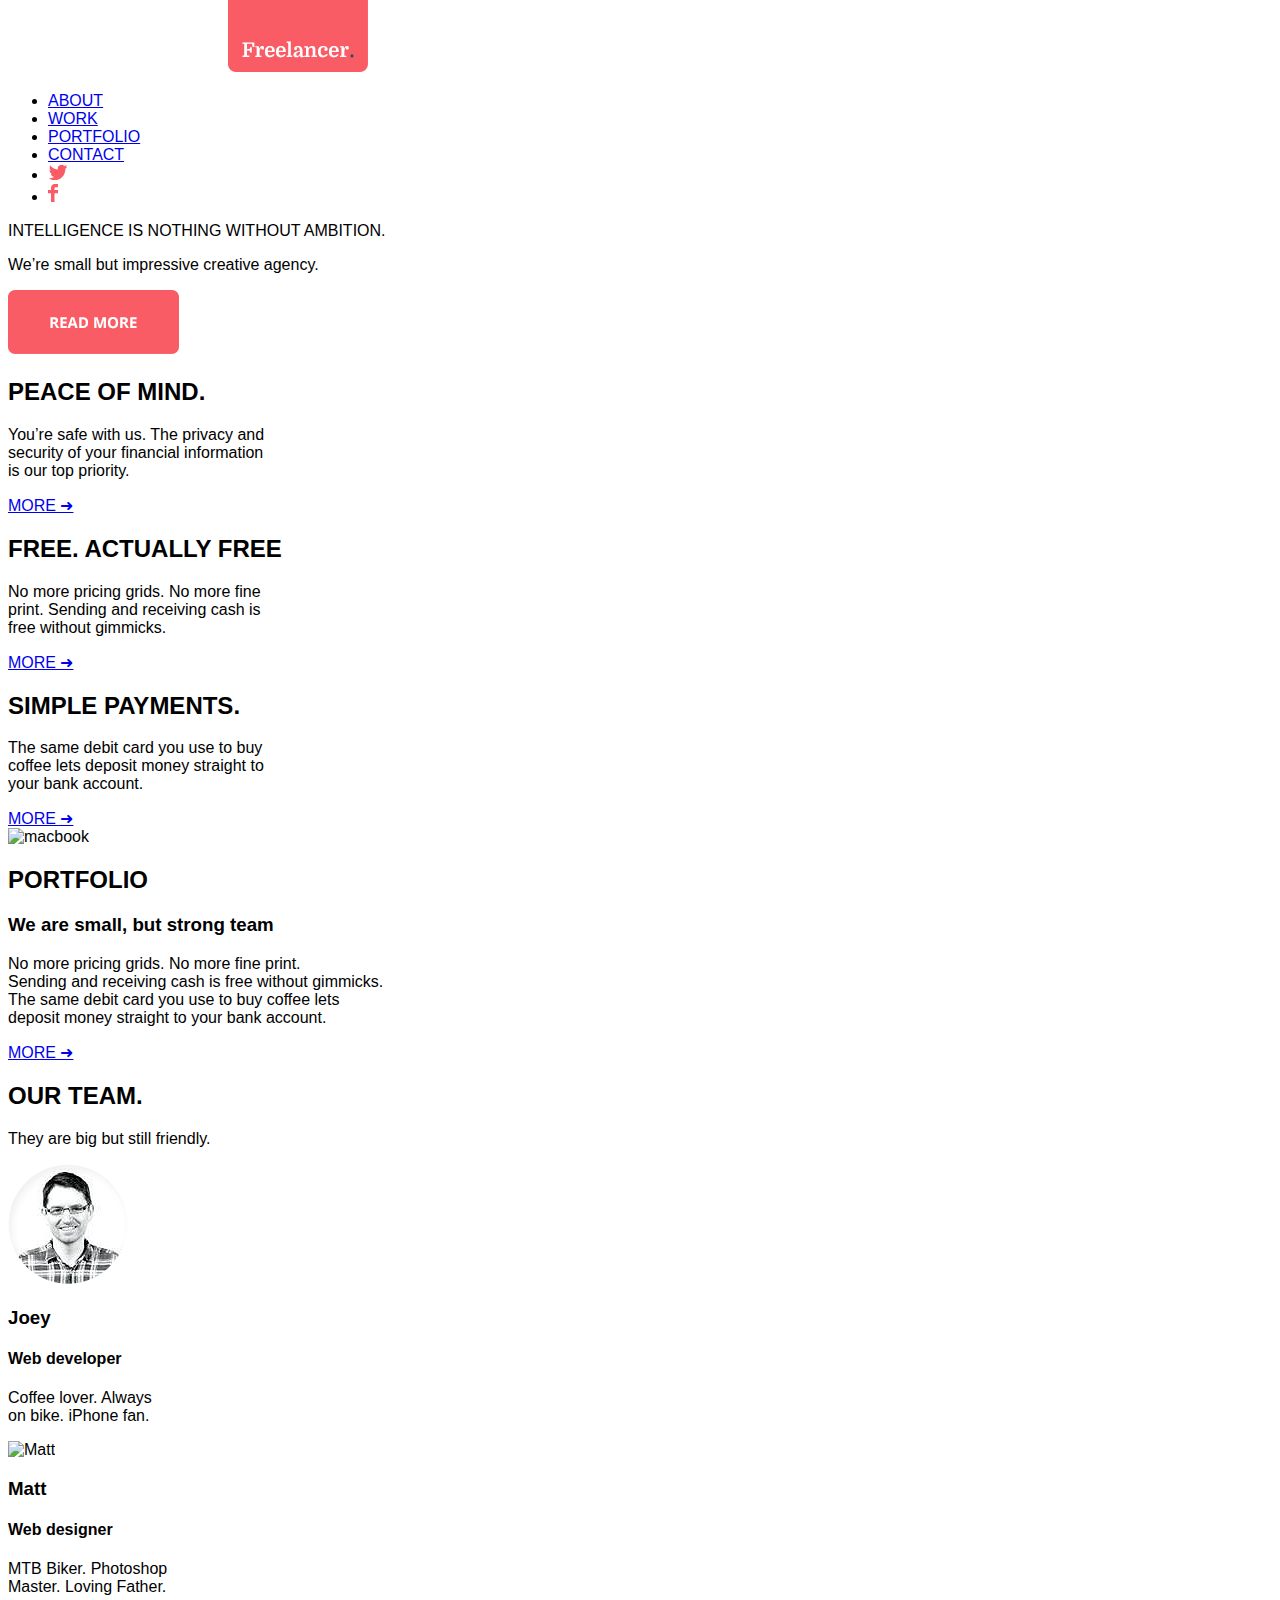
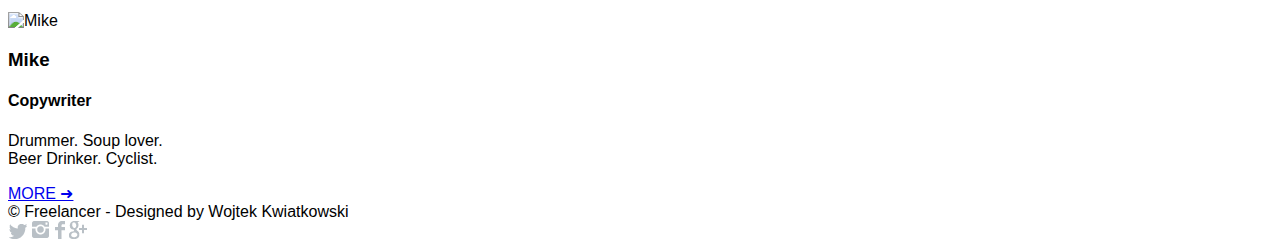
==== Boroda project/index.html @ 552740ea "Закончила разметку" ====
<!DOCTYPE html>
<html lang="ru">

  <head>
    <meta charset="utf-8">
    <title>Freelancer</title>
    <meta name="keywords" content="фрилансер, freelancer, верстальщик, веб разработчик">
    <meta name="description" content="Freelancer — это качественные сайты по хорошим ценам">
    <link href="css/style.css" rel="stylesheet">
  </head>

  <body>
    <header class="main-header"
      <div class="container">

        <div class="header-top">
          <div class="logo">
          	<img src="img/logo.png" alt="Freelancer">
          </div>
          <nav class="main-menu">
            <ul>
              <li><a href="#">ABOUT</a></li>
              <li><a href="#">WORK</a></li>
              <li><a href="#">PORTFOLIO</a></li>
              <li><a href="#">CONTACT</a></li>
              <li><a href="#"><img src="img/twitter-red.png" alt="twitter"></a></li>
              <li><a href="#"><img src="img/facebook-red.png" alt="facebook"></a></li>
          	</ul>
           </nav>
        </div>

        <div class="promo">
          <div class="promo-title">INTELLIGENCE IS NOTHING WITHOUT AMBITION.</div>
          <p>We’re small but impressive creative agency.</p>
          <a href="#"><img src="img/button.png" alt="Read more"></a>
        </div>

      </div>
    </header>
     
    <section class="features">
      <div class="container">

        <div class="features-item">
          <h2 class="features-title">PEACE  OF MIND.</h2>
          <p>You’re safe with us. The privacy and<br> security of your financial information<br> is our top priority.</p>
          <a class="more" href="#">MORE ➜</a>
        </div>

        <div class="features-item"> 
          <h2 class="features-title">FREE.
ACTUALLY FREE</h2>
          <p>No more pricing grids. No more fine<br> print. Sending and receiving cash is<br> free without gimmicks.</p>
          <a class="more" href="#">MORE ➜</a>
        </div>

        <div class="features-item">
          <h2 class="features-title">SIMPLE PAYMENTS.</h2>
          <p>The same debit card you use to buy<br> coffee lets deposit money straight to<br> your bank account.</p>
          <a class="more" href="#">MORE ➜</a>
        </div>

      </div>
    </section>

    <section class="portfolio">
      <div class="container">
        <div class="portfolio-pic">
    	 <img src="img/macbook.png" alt="macbook">
    	</div>
    	<h2 class="portfolio-title">PORTFOLIO</h2>
    	<h3 class="potfolio-title-slogan">We are small, but strong team</h3>
    	<p>No more pricing grids. No more fine print.<br>Sending and receiving cash is free without gimmicks.<br> The same debit card you use to buy coffee lets<br> deposit money straight to your bank account.</p>
    	<a class="more" href="#">MORE ➜</a>
      </div>
    </section>

    <section class="team">
      <div class="container">

        <h2 class="team-title">OUR TEAM.</h2>
        <p>They are big but still friendly.</p>

          <div class="team-item">
            <img src="img/Joey.png" alt="Joey">
            <h3 class="team-title-name">Joey</h3>
            <h4 class="team-title-profession">Web developer</h4>
            <p>Coffee lover.  Always<br> on bike. iPhone fan.</p>
          </div>

          <div class="team-item">
        	<img src="img/Matt.png" alt="Matt">
        	<h3 class="team-title-name">Matt</h3>
        	<h4 class="team-title-profession">Web designer</h4>
        	<p>MTB Biker. Photoshop<br> Master. Loving Father.</p>
          </div>

          <div class="team-item">
        	<img src="img/Mike.png" alt="Mike">
        	<h3 class="team-title-name">Mike</h3>
        	<h4 class="team-title-profession">Copywriter</h4>
        	<p>Drummer. Soup lover.<br> Beer Drinker. Cyclist.</p>
          </div>

          <a class="more" href="#">MORE ➜</a>

      </div>	
    </section>

    <footer class="main-footer">
      <div class="container">
        <div class="copyright">© Freelancer - Designed by Wojtek Kwiatkowski</div>
        <div class="footer-social">
          <a href="#"><img src="img/twitter.png" alt="twitter"></a>
          <a href="#"><img src="img/instagram.png" alt="instagram"></a>
          <a href="#"><img src="img/facebook.png" alt="facebook"></a>
          <a href="#"><img src="img/google+.png" alt="google+"></a>
        </div>
      </div>	
    </footer>

  </body>
</html>
---- Boroda project/css/style.css ----
body {

	font-family: 'Montserrat', sans-serif;
}
.logo {

	margin-top: -10px; 
	margin-left: 220px;

}
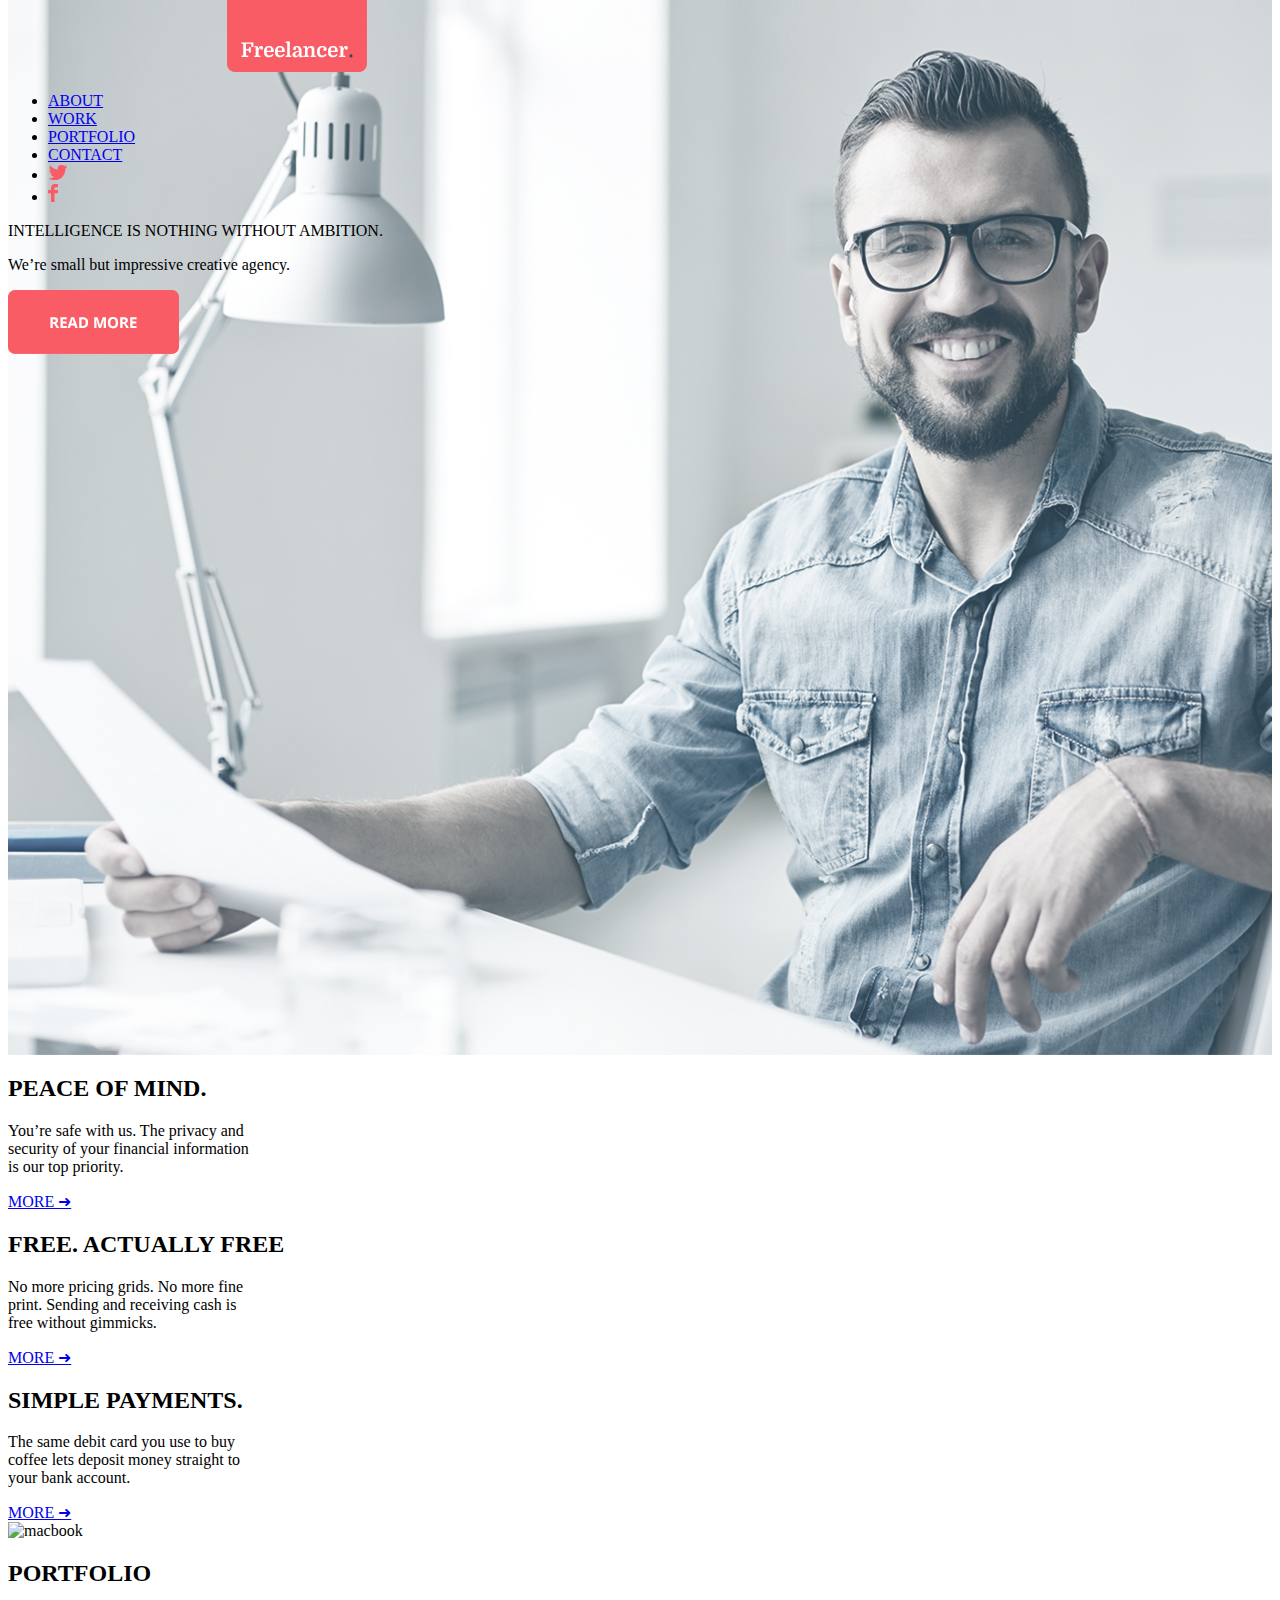
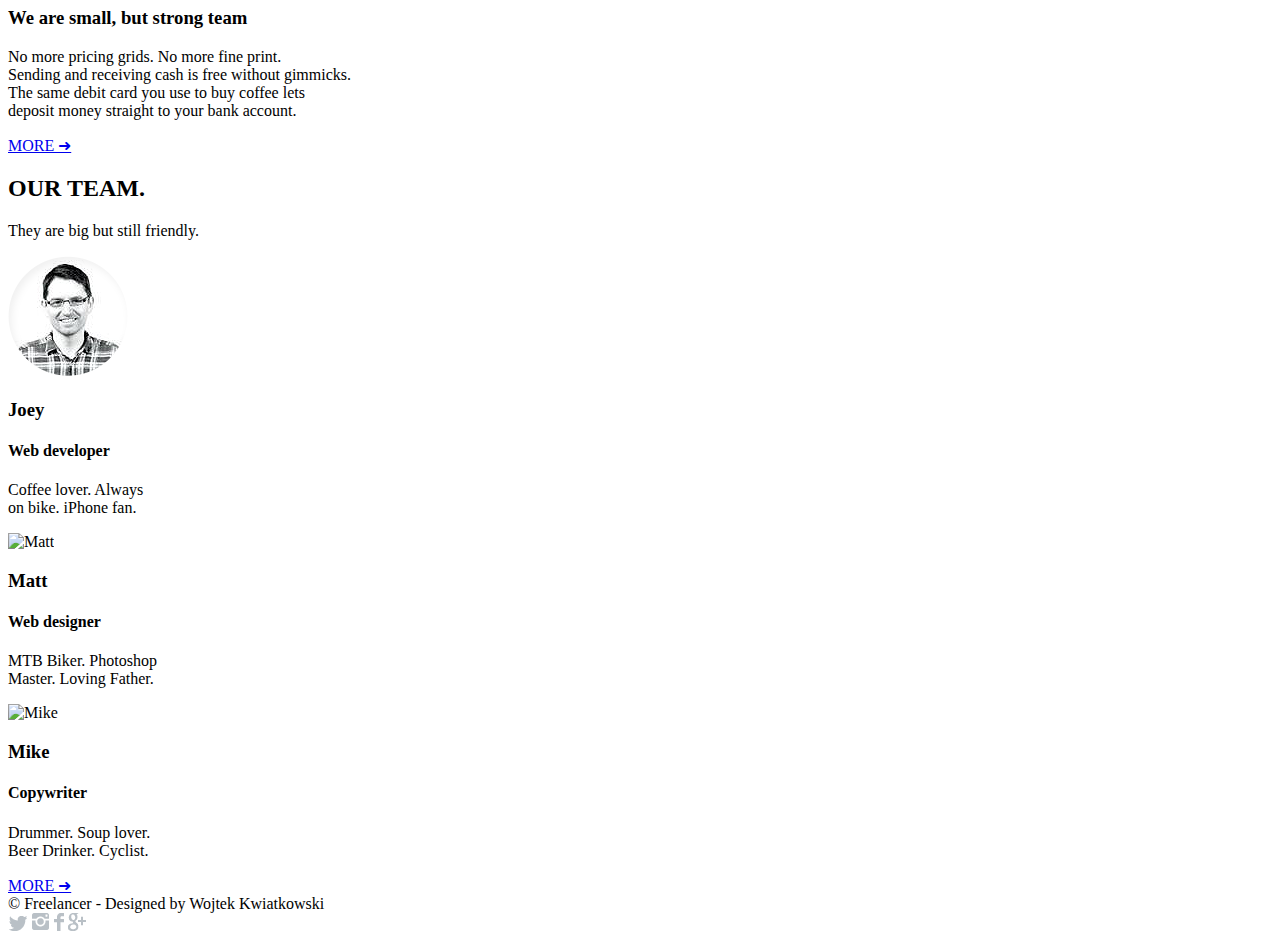
==== commit 7f38726a: "background" ====
--- a/Boroda project/index.html
+++ b/Boroda project/index.html
@@ -7,10 +7,17 @@
     <meta name="keywords" content="фрилансер, freelancer, верстальщик, веб разработчик">
     <meta name="description" content="Freelancer — это качественные сайты по хорошим ценам">
     <link href="css/style.css" rel="stylesheet">
+    <style>
+    	header {
+    		background: url(img/hero.jpg);
+    
+	        width: 100%;
+    	}
+    </style>
   </head>
 
   <body>
-    <header class="main-header"
+    <header class="main-header">
       <div class="container">
 
         <div class="header-top">
@@ -43,20 +50,19 @@
 
         <div class="features-item">
           <h2 class="features-title">PEACE  OF MIND.</h2>
-          <p>You’re safe with us. The privacy and<br> security of your financial information<br> is our top priority.</p>
+          <p>You’re safe with us. The privacy and<br/> security of your financial information<br/> is our top priority.</p>
           <a class="more" href="#">MORE ➜</a>
         </div>
 
         <div class="features-item"> 
-          <h2 class="features-title">FREE.
-ACTUALLY FREE</h2>
-          <p>No more pricing grids. No more fine<br> print. Sending and receiving cash is<br> free without gimmicks.</p>
+          <h2 class="features-title">FREE. ACTUALLY FREE</h2>
+          <p>No more pricing grids. No more fine<br/> print. Sending and receiving cash is<br/> free without gimmicks.</p>
           <a class="more" href="#">MORE ➜</a>
         </div>
 
         <div class="features-item">
           <h2 class="features-title">SIMPLE PAYMENTS.</h2>
-          <p>The same debit card you use to buy<br> coffee lets deposit money straight to<br> your bank account.</p>
+          <p>The same debit card you use to buy<br/> coffee lets deposit money straight to<br/> your bank account.</p>
           <a class="more" href="#">MORE ➜</a>
         </div>
 
@@ -70,7 +76,7 @@
     	</div>
     	<h2 class="portfolio-title">PORTFOLIO</h2>
     	<h3 class="potfolio-title-slogan">We are small, but strong team</h3>
-    	<p>No more pricing grids. No more fine print.<br>Sending and receiving cash is free without gimmicks.<br> The same debit card you use to buy coffee lets<br> deposit money straight to your bank account.</p>
+    	<p>No more pricing grids. No more fine print.<br/>Sending and receiving cash is free without gimmicks.<br/> The same debit card you use to buy coffee lets<br/> deposit money straight to your bank account.</p>
     	<a class="more" href="#">MORE ➜</a>
       </div>
     </section>
@@ -85,21 +91,21 @@
             <img src="img/Joey.png" alt="Joey">
             <h3 class="team-title-name">Joey</h3>
             <h4 class="team-title-profession">Web developer</h4>
-            <p>Coffee lover.  Always<br> on bike. iPhone fan.</p>
+            <p>Coffee lover.  Always<br/> on bike. iPhone fan.</p>
           </div>
 
           <div class="team-item">
         	<img src="img/Matt.png" alt="Matt">
         	<h3 class="team-title-name">Matt</h3>
         	<h4 class="team-title-profession">Web designer</h4>
-        	<p>MTB Biker. Photoshop<br> Master. Loving Father.</p>
+        	<p>MTB Biker. Photoshop<br/> Master. Loving Father.</p>
           </div>
 
           <div class="team-item">
         	<img src="img/Mike.png" alt="Mike">
         	<h3 class="team-title-name">Mike</h3>
         	<h4 class="team-title-profession">Copywriter</h4>
-        	<p>Drummer. Soup lover.<br> Beer Drinker. Cyclist.</p>
+        	<p>Drummer. Soup lover.<br/> Beer Drinker. Cyclist.</p>
           </div>
 
           <a class="more" href="#">MORE ➜</a>
--- a/Boroda project/css/style.css
+++ b/Boroda project/css/style.css
@@ -1,10 +1,21 @@
-body {
+ {
 
 	font-family: 'Montserrat', sans-serif;
 }
+
+header {
+	background: url("img/hero.jpg");
+	height: 1057px;
+	left: 10px;
+} 
+
 .logo {
 
 	margin-top: -10px; 
-	margin-left: 220px;
+	margin-left: 219px;
 
 }
+
+
+
+
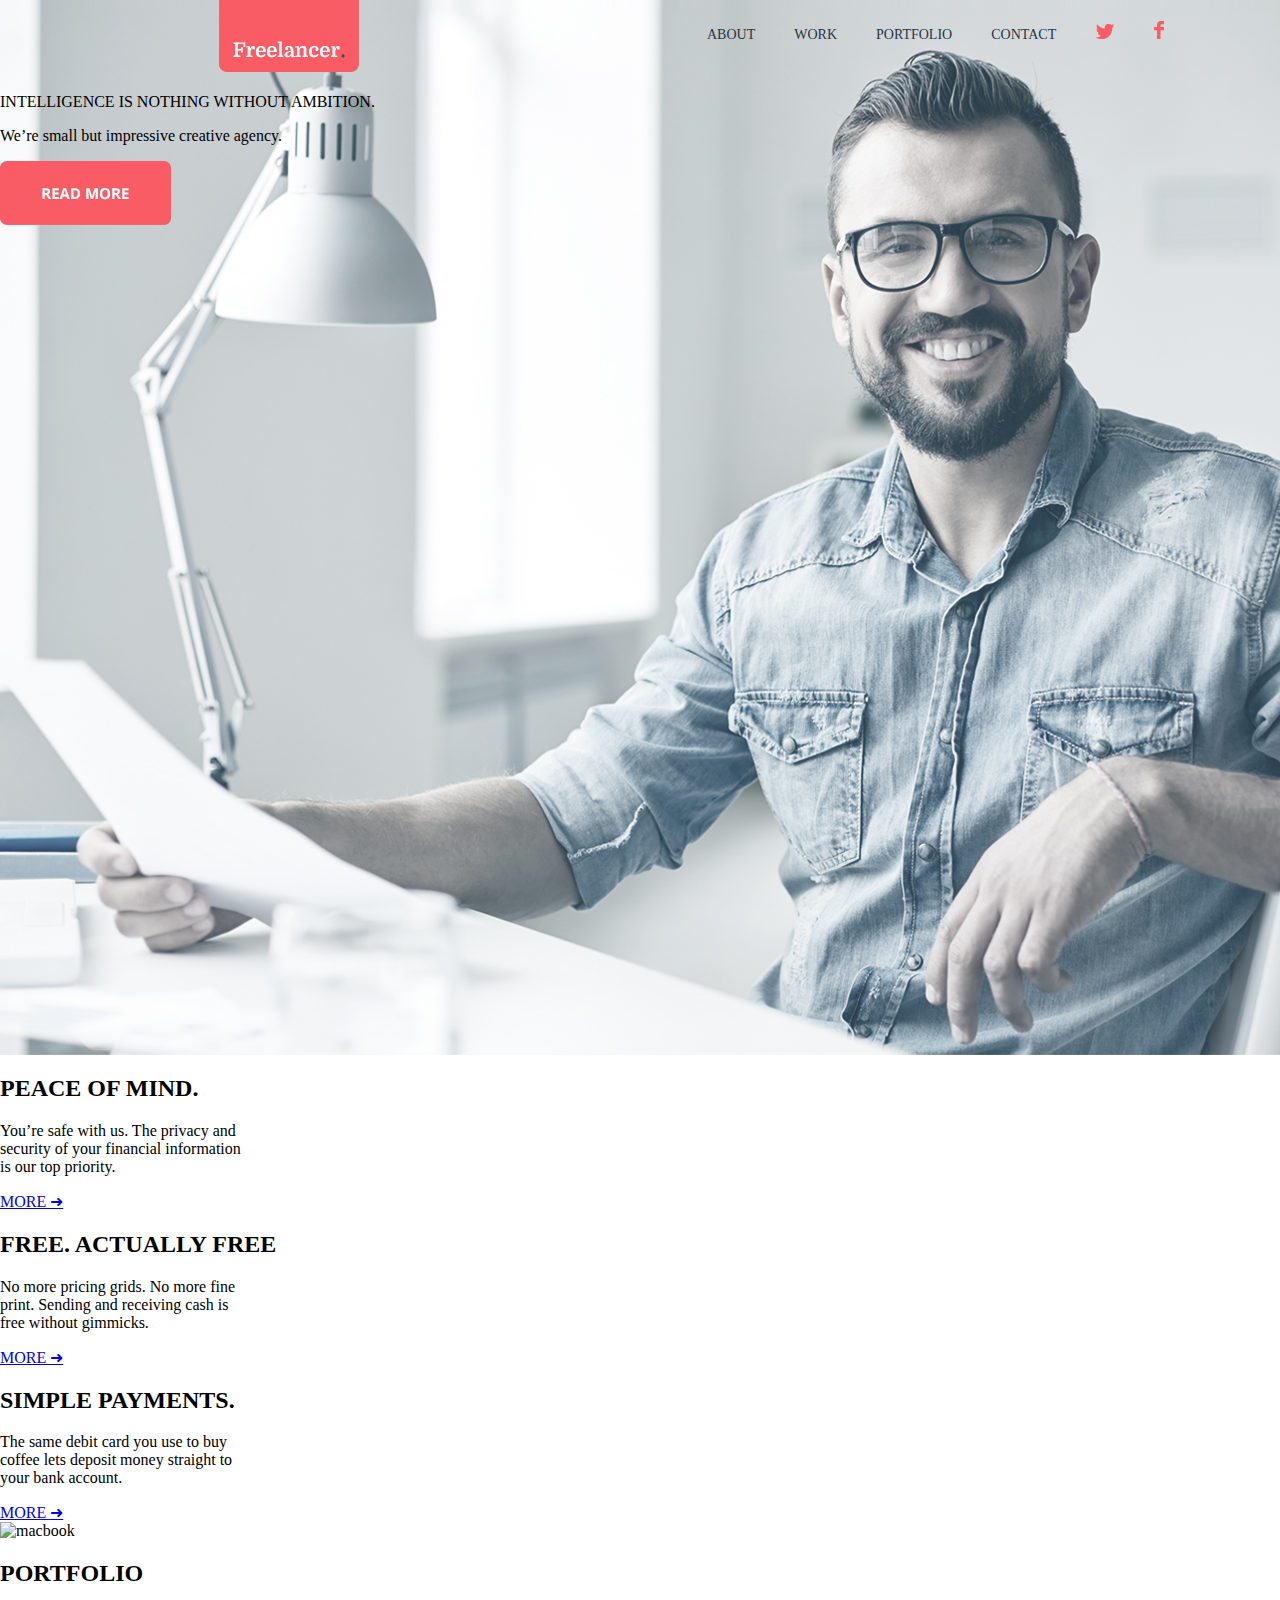
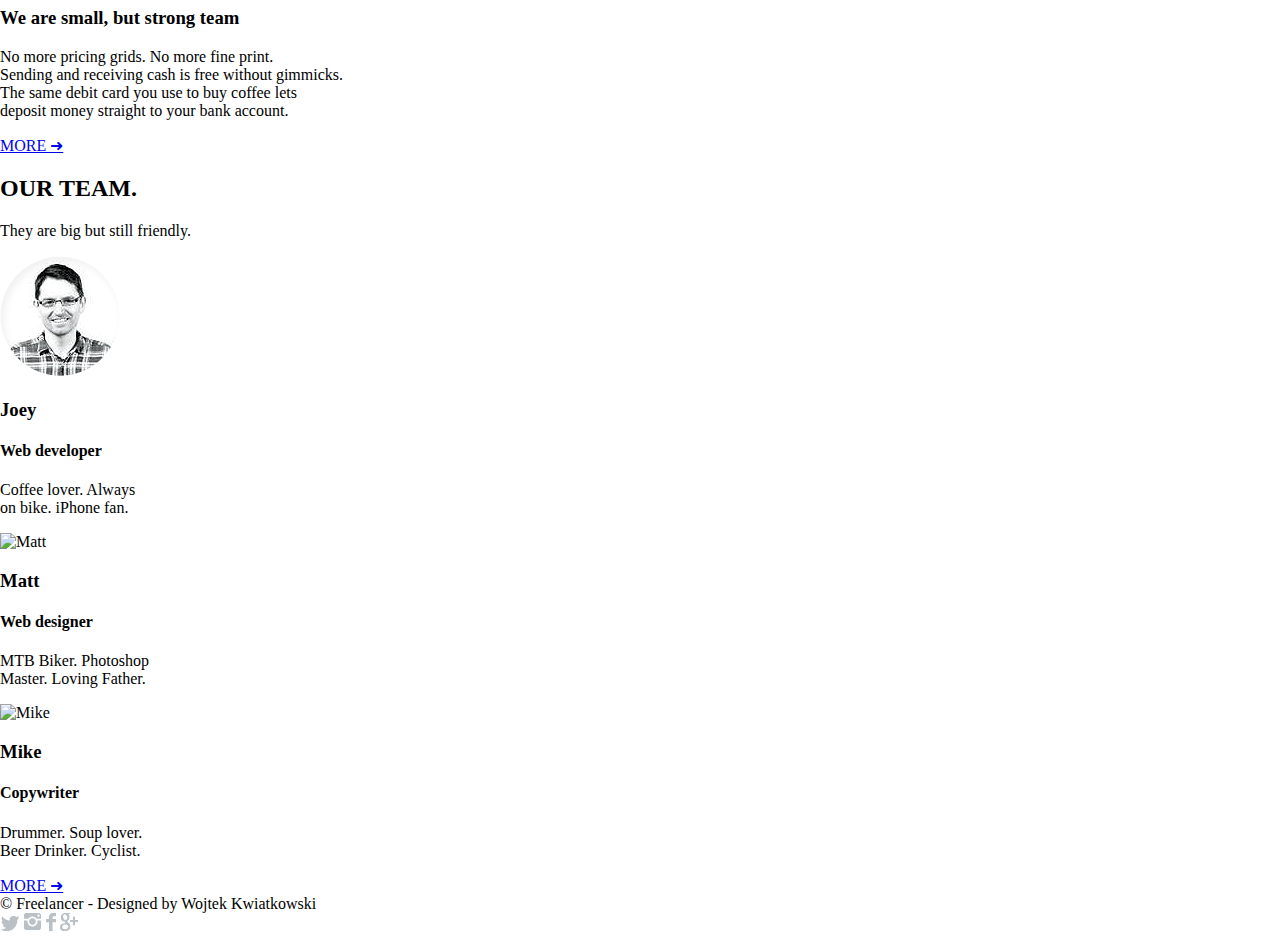
==== commit 5c3d8b9a: "Menu" ====
--- a/Boroda project/index.html
+++ b/Boroda project/index.html
@@ -7,30 +7,24 @@
     <meta name="keywords" content="фрилансер, freelancer, верстальщик, веб разработчик">
     <meta name="description" content="Freelancer — это качественные сайты по хорошим ценам">
     <link href="css/style.css" rel="stylesheet">
-    <style>
-    	header {
-    		background: url(img/hero.jpg);
     
-	        width: 100%;
-    	}
-    </style>
-  </head>
-
   <body>
     <header class="main-header">
       <div class="container">
 
         <div class="header-top">
+
           <div class="logo">
           	<img src="img/logo.png" alt="Freelancer">
           </div>
+
           <nav class="main-menu">
             <ul>
               <li><a href="#">ABOUT</a></li>
               <li><a href="#">WORK</a></li>
               <li><a href="#">PORTFOLIO</a></li>
               <li><a href="#">CONTACT</a></li>
-              <li><a href="#"><img src="img/twitter-red.png" alt="twitter"></a></li>
+              <li class="main-menu-social"><a href="#"><img src="img/twitter-red.png" alt="twitter"></a></li>
               <li><a href="#"><img src="img/facebook-red.png" alt="facebook"></a></li>
           	</ul>
            </nav>
--- a/Boroda project/css/style.css
+++ b/Boroda project/css/style.css
@@ -1,12 +1,17 @@
- {
 
-	font-family: 'Montserrat', sans-serif;
-}
+body {
+
+	margin-right: 0px;
+	margin-left: 0px;
+
+} 
 
 header {
-	background: url("img/hero.jpg");
+
+	background: url("..//img/hero.jpg");
 	height: 1057px;
 	left: 10px;
+
 } 
 
 .logo {
@@ -16,6 +21,50 @@
 
 }
 
+nav {
+
+  display: block;
+  margin-top: -100px;
+  margin-left: 667px;
+
+
+}
+
+.main-menu li {
+
+	display: inline;
+	margin-right: 35px; 
+	font-family: Montserrat;
+	font-size: 14px;
+	font-weight: regular;
+	line-height: 85px;
+
+}
+
+.main-menu-tw li {
+
+	margin-right: 20px; /*не работает? что не так?.. */
+	   
+}
+
+nav a {
+
+  text-decoration: none; 
+  color: rgb(38,55,66);
+
+ }
+
+
+ a:hover {
+
+    color: rgb(240,69,76);
+    
+   }
 
 
 
+	
+
+
+
+
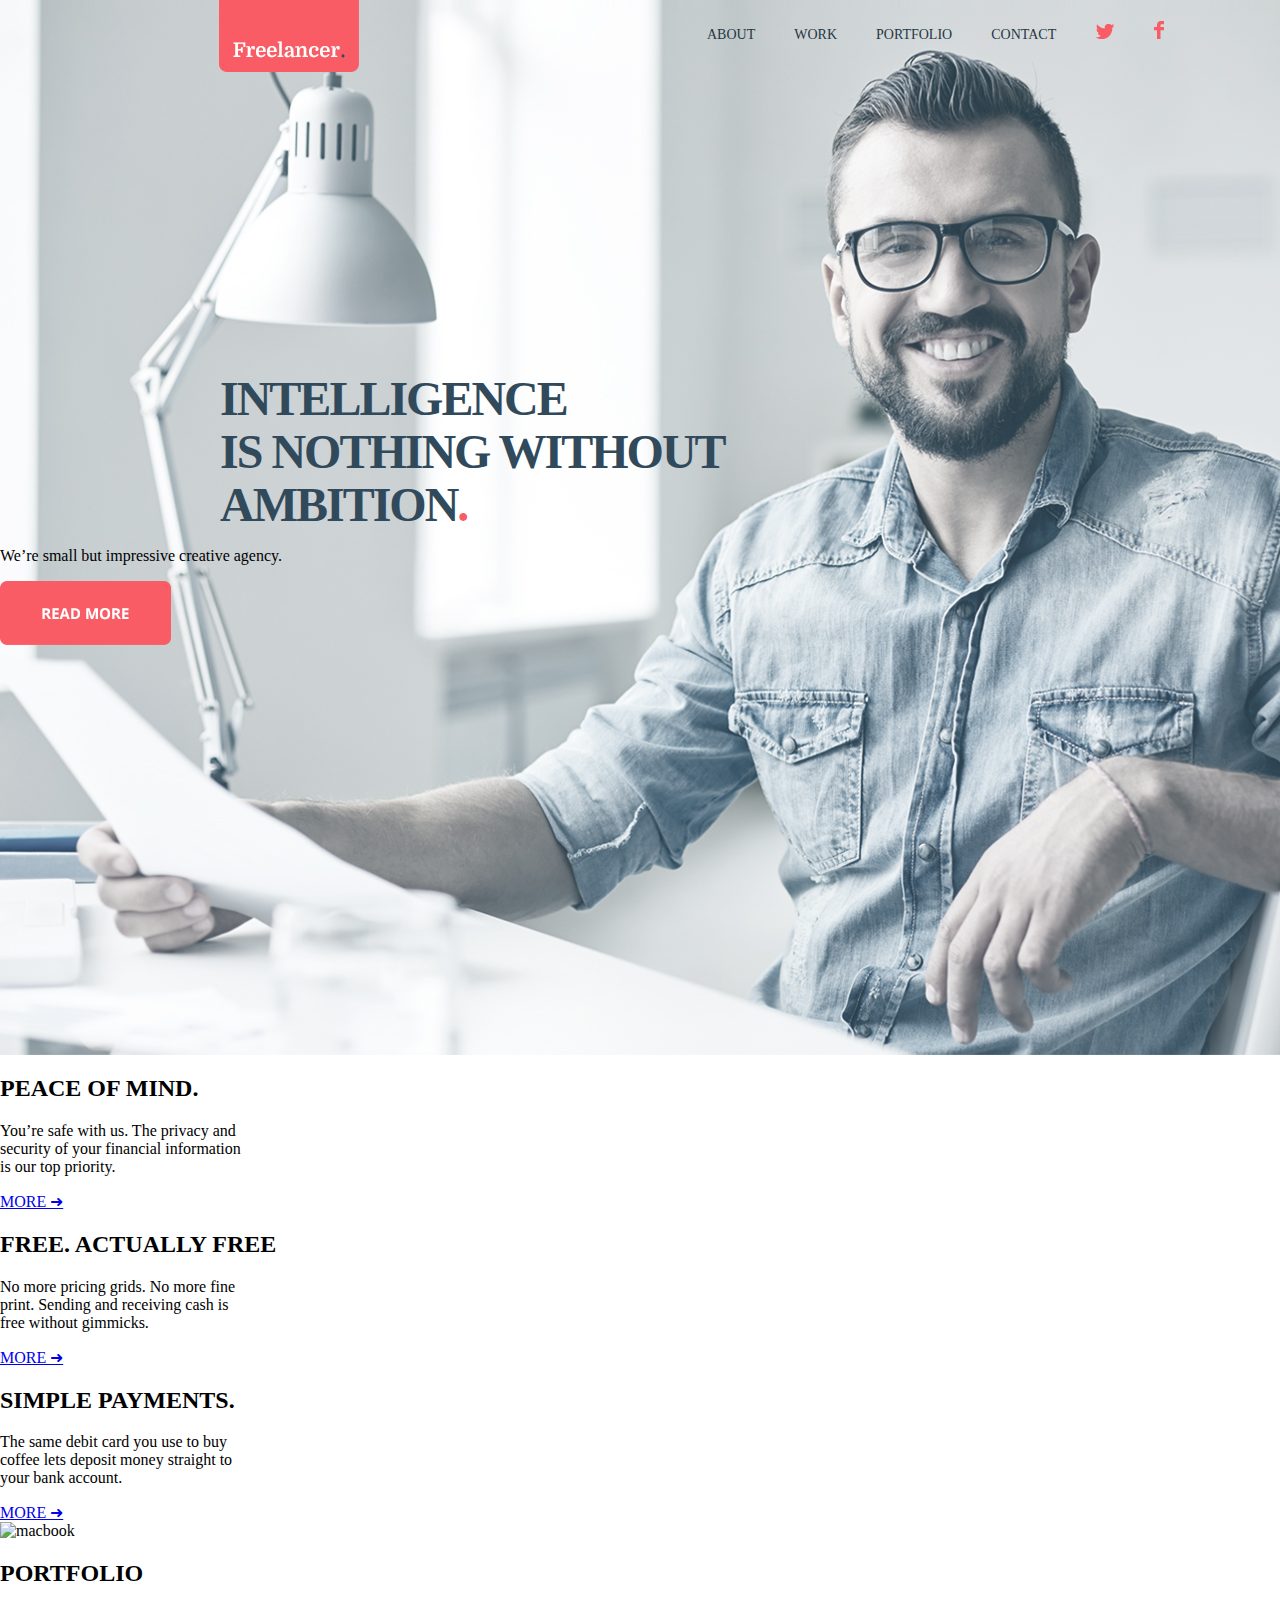
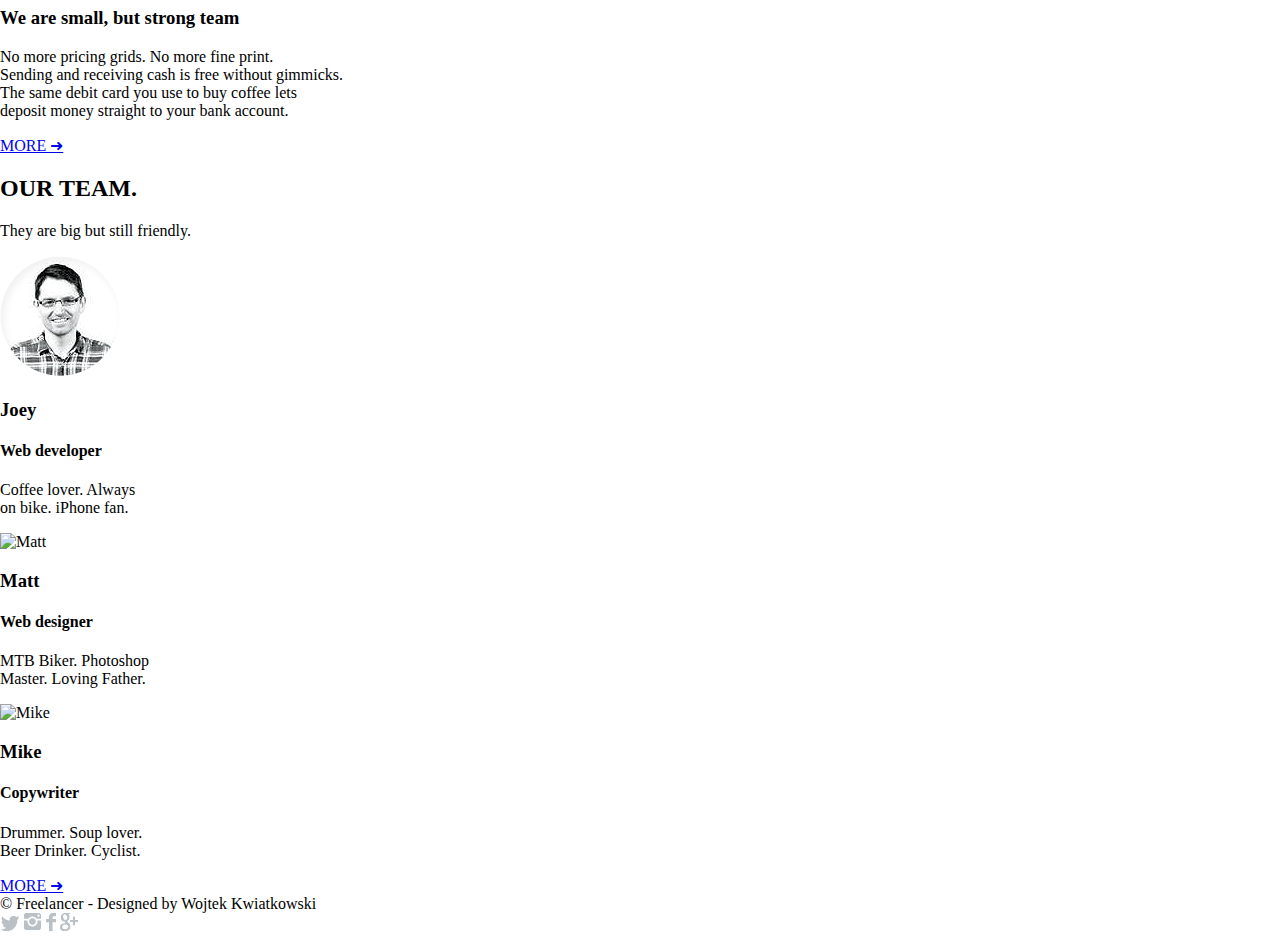
==== commit b6e1c5a5: "slogan" ====
--- a/Boroda project/index.html
+++ b/Boroda project/index.html
@@ -24,14 +24,14 @@
               <li><a href="#">WORK</a></li>
               <li><a href="#">PORTFOLIO</a></li>
               <li><a href="#">CONTACT</a></li>
-              <li class="main-menu-social"><a href="#"><img src="img/twitter-red.png" alt="twitter"></a></li>
+              <li class="main-menu-tw"><a href="#"><img src="img/twitter-red.png" alt="twitter"></a></li>
               <li><a href="#"><img src="img/facebook-red.png" alt="facebook"></a></li>
           	</ul>
            </nav>
         </div>
 
         <div class="promo">
-          <div class="promo-title">INTELLIGENCE IS NOTHING WITHOUT AMBITION.</div>
+          <div class="promo-title">INTELLIGENCE<br> IS NOTHING WITHOUT<br> AMBITION<span class="color-dot">.</span></div>
           <p>We’re small but impressive creative agency.</p>
           <a href="#"><img src="img/button.png" alt="Read more"></a>
         </div>
--- a/Boroda project/css/style.css
+++ b/Boroda project/css/style.css
@@ -48,9 +48,8 @@
 }
 
 nav a {
-
-  text-decoration: none; 
-  color: rgb(38,55,66);
+	text-decoration: none; 
+	color: rgb(38,55,66);
 
  }
 
@@ -61,7 +60,24 @@
     
    }
 
+ .promo-title {
+ 	font-family: Montserrat;
+	font-size: 48px;
+	font-weight: bold;
+	line-height: 53px;
+	color: rgb(49,74,91); 
+	margin-top: 295px;
+	margin-left: 220px;
+	letter-spacing:-2px;
 
+ }
+
+.color-dot {
+
+	color: rgb(250,92,101);
+
+}
+ 
 
 	
 
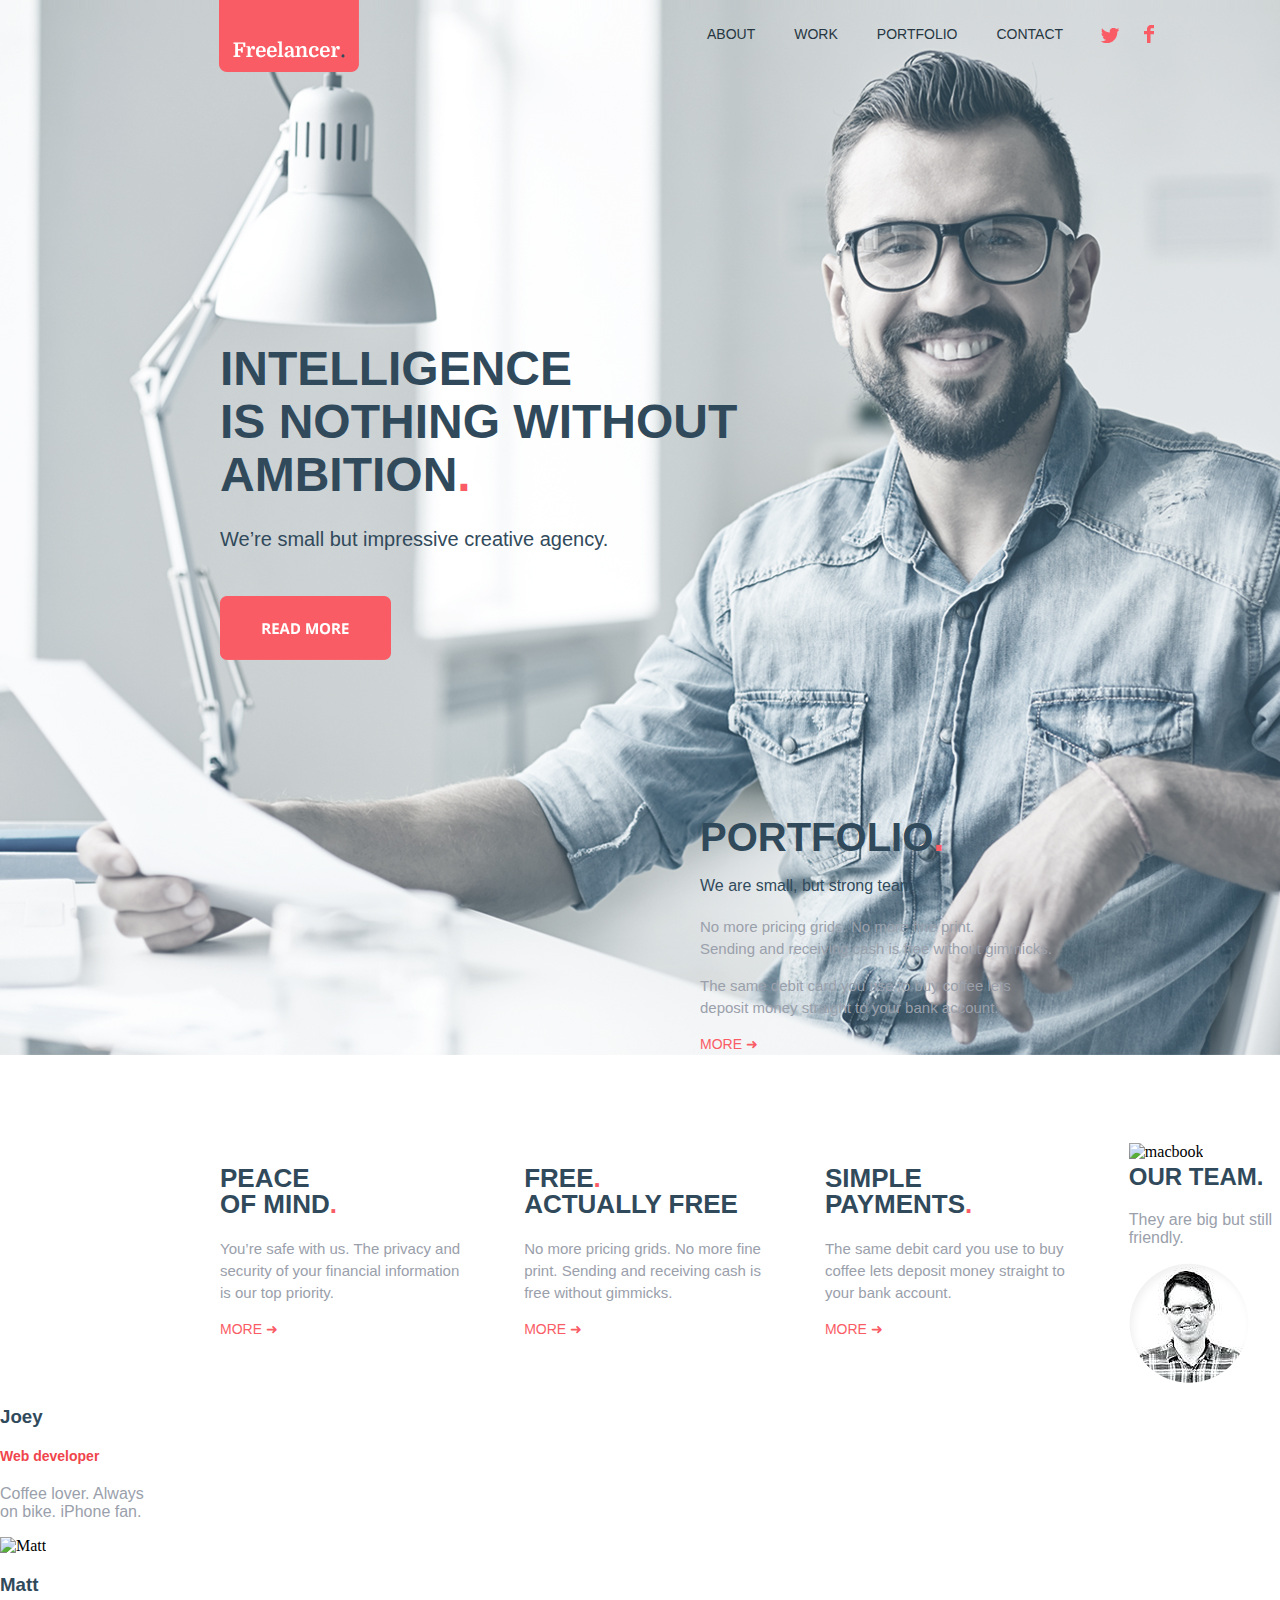
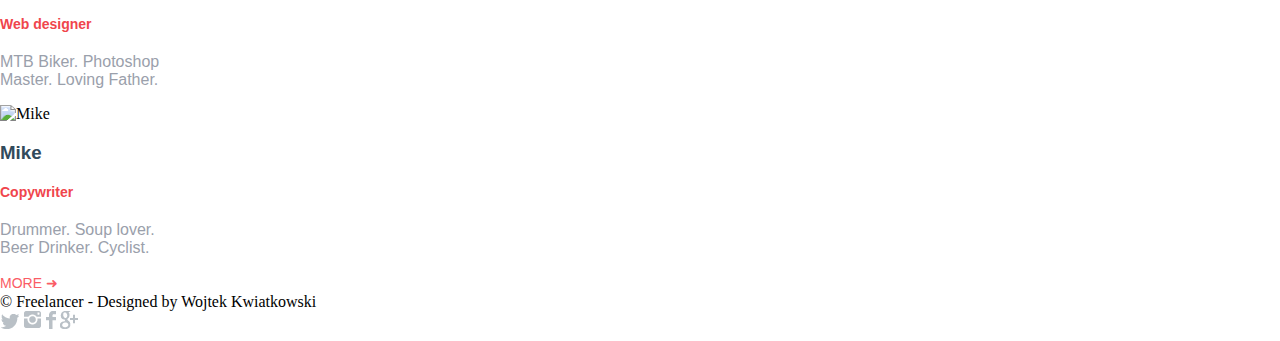
==== commit 8b810d0b: "Почти доделала CSS" ====
--- a/Boroda project/index.html
+++ b/Boroda project/index.html
@@ -11,55 +11,48 @@
   <body>
     <header class="main-header">
       <div class="container">
-
         <div class="header-top">
-
           <div class="logo">
-          	<img src="img/logo.png" alt="Freelancer">
+           <a href="#"> <img src="img/logo.png" alt="Freelancer"></a>
           </div>
-
           <nav class="main-menu">
             <ul>
               <li><a href="#">ABOUT</a></li>
               <li><a href="#">WORK</a></li>
               <li><a href="#">PORTFOLIO</a></li>
               <li><a href="#">CONTACT</a></li>
-              <li class="main-menu-tw"><a href="#"><img src="img/twitter-red.png" alt="twitter"></a></li>
-              <li><a href="#"><img src="img/facebook-red.png" alt="facebook"></a></li>
           	</ul>
            </nav>
+           <div class="main-menu-soc">
+             <li><a href="#"><img src="img/twitter-red.png" alt="twitter"></a></li>
+              <li><a href="#"><img src="img/facebook-red.png" alt="facebook"></a></li>
+           </div>
         </div>
-
         <div class="promo">
           <div class="promo-title">INTELLIGENCE<br> IS NOTHING WITHOUT<br> AMBITION<span class="color-dot">.</span></div>
           <p>We’re small but impressive creative agency.</p>
           <a href="#"><img src="img/button.png" alt="Read more"></a>
         </div>
-
       </div>
     </header>
      
     <section class="features">
       <div class="container">
-
         <div class="features-item">
-          <h2 class="features-title">PEACE  OF MIND.</h2>
-          <p>You’re safe with us. The privacy and<br/> security of your financial information<br/> is our top priority.</p>
+          <h2 class="features-title">PEACE<br>OF MIND<span class="color-dot">.</span></h2>
+          <p>You’re safe with us. The privacy and<br> security of your financial information<br> is our top priority.</p>
           <a class="more" href="#">MORE ➜</a>
         </div>
-
         <div class="features-item"> 
-          <h2 class="features-title">FREE. ACTUALLY FREE</h2>
-          <p>No more pricing grids. No more fine<br/> print. Sending and receiving cash is<br/> free without gimmicks.</p>
+          <h2 class="features-title">FREE<span class="color-dot">.</span><br> ACTUALLY FREE</h2>
+          <p>No more pricing grids. No more fine<br> print. Sending and receiving cash is<br> free without gimmicks.</p>
           <a class="more" href="#">MORE ➜</a>
         </div>
-
         <div class="features-item">
-          <h2 class="features-title">SIMPLE PAYMENTS.</h2>
-          <p>The same debit card you use to buy<br/> coffee lets deposit money straight to<br/> your bank account.</p>
+          <h2 class="features-title">SIMPLE<br>PAYMENTS<span class="color-dot">.</span></h2>
+          <p>The same debit card you use to buy<br> coffee lets deposit money straight to<br> your bank account.</p>
           <a class="more" href="#">MORE ➜</a>
         </div>
-
       </div>
     </section>
 
@@ -68,42 +61,39 @@
         <div class="portfolio-pic">
     	 <img src="img/macbook.png" alt="macbook">
     	</div>
-    	<h2 class="portfolio-title">PORTFOLIO</h2>
-    	<h3 class="potfolio-title-slogan">We are small, but strong team</h3>
-    	<p>No more pricing grids. No more fine print.<br/>Sending and receiving cash is free without gimmicks.<br/> The same debit card you use to buy coffee lets<br/> deposit money straight to your bank account.</p>
+    	<div class="portfolio-text">
+    	<h2 class="portfolio-title">PORTFOLIO<span class="color-dot">.</span></h2>
+    	<p class="potfolio-slogan">We are small, but strong team</p>
+    	<p class="portfolio-about">No more pricing grids. No more fine print.<br>Sending and receiving cash is free without gimmicks.<br></p>
+    	<p class="portfolio-about">The same debit card you use to buy coffee lets<br> deposit money straight to your bank account.</p>
     	<a class="more" href="#">MORE ➜</a>
+    	</div>
       </div>
     </section>
 
     <section class="team">
       <div class="container">
-
         <h2 class="team-title">OUR TEAM.</h2>
         <p>They are big but still friendly.</p>
-
-          <div class="team-item">
-            <img src="img/Joey.png" alt="Joey">
-            <h3 class="team-title-name">Joey</h3>
-            <h4 class="team-title-profession">Web developer</h4>
-            <p>Coffee lover.  Always<br/> on bike. iPhone fan.</p>
-          </div>
-
-          <div class="team-item">
-        	<img src="img/Matt.png" alt="Matt">
-        	<h3 class="team-title-name">Matt</h3>
-        	<h4 class="team-title-profession">Web designer</h4>
-        	<p>MTB Biker. Photoshop<br/> Master. Loving Father.</p>
-          </div>
-
-          <div class="team-item">
-        	<img src="img/Mike.png" alt="Mike">
-        	<h3 class="team-title-name">Mike</h3>
-        	<h4 class="team-title-profession">Copywriter</h4>
-        	<p>Drummer. Soup lover.<br/> Beer Drinker. Cyclist.</p>
-          </div>
-
+        <div class="team-item">
+          <img src="img/Joey.png" alt="Joey">
+          <h3 class="team-title-name">Joey</h3>
+          <h4 class="team-title-profession">Web developer</h4>
+          <p>Coffee lover.  Always<br> on bike. iPhone fan.</p>
+        </div>
+        <div class="team-item">
+          <img src="img/Matt.png" alt="Matt">
+          <h3 class="team-title-name">Matt</h3>
+          <h4 class="team-title-profession">Web designer</h4>
+          <p>MTB Biker. Photoshop<br> Master. Loving Father.</p>
+        </div>
+        <div class="team-item">
+          <img src="img/Mike.png" alt="Mike">
+          <h3 class="team-title-name">Mike</h3>
+          <h4 class="team-title-profession">Copywriter</h4>
+          <p>Drummer. Soup lover.<br> Beer Drinker. Cyclist.</p>
+        </div>
           <a class="more" href="#">MORE ➜</a>
-
       </div>	
     </section>
 
@@ -118,6 +108,5 @@
         </div>
       </div>	
     </footer>
-
   </body>
 </html>--- a/Boroda project/css/style.css
+++ b/Boroda project/css/style.css
@@ -6,11 +6,43 @@
 
 } 
 
+a {
+
+	text-decoration: none; 
+
+}
+
+h2, h3 {
+
+   font-family: "Montserrat", "Arial", sans-serif;
+   color: rgb(49,74,91); 
+   font-weight: bold;
+
+}
+
+h4 {
+
+	font-family: "Open Sans", "Arial", sans-serif;
+	color: rgb(240,69,76);
+	font-size:14px;
+	font-weight: regular;
+	line-height: 20px;
+
+}
+
+p {
+
+	font-family: "Open Sans", "Arial", sans-serif;
+	color: rgb(154,160,171);
+
+}
+
 header {
 
 	background: url("..//img/hero.jpg");
 	height: 1057px;
-	left: 10px;
+	left: 10px; /* с фоном-фотографией какая то ерунда
+когда уменьшаешь масштаб*/
 
 } 
 
@@ -23,64 +55,169 @@
 
 nav {
 
-  display: block;
-  margin-top: -100px;
-  margin-left: 667px;
-
-
+    display: block;
+    margin-top: -100px;
+    margin-left: 667px;
+
+}
+
+
+nav a {
+
+    color: rgb(38,55,66);
+
+}
+
+nav a:hover {
+
+    color: rgb(240,69,76);
+    
 }
 
 .main-menu li {
 
 	display: inline;
 	margin-right: 35px; 
-	font-family: Montserrat;
+	font-family: "Montserrat", "Arial", sans-serif;
 	font-size: 14px;
 	font-weight: regular;
 	line-height: 85px;
 
 }
 
-.main-menu-tw li {
-
-	margin-right: 20px; /*не работает? что не так?.. */
-	   
-}
-
-nav a {
-	text-decoration: none; 
-	color: rgb(38,55,66);
-
- }
-
-
- a:hover {
-
-    color: rgb(240,69,76);
-    
-   }
-
- .promo-title {
- 	font-family: Montserrat;
+.main-menu-soc {
+
+	margin-left: 1100px; 
+	margin-top: -68px;
+}
+
+.main-menu-soc li {
+
+    margin-right: 20px;
+	display: inline;
+	
+}
+
+.promo-title {
+
 	font-size: 48px;
-	font-weight: bold;
+	font-weight: 600;
 	line-height: 53px;
-	color: rgb(49,74,91); 
+	letter-spacing:-0,04em ;
 	margin-top: 295px;
 	margin-left: 220px;
-	letter-spacing:-2px;
-
- }
+	font-family: "Montserrat", "Arial", sans-serif;
+	color: rgb(49,74,91); 
+}
 
 .color-dot {
 
 	color: rgb(250,92,101);
 
 }
- 
-
-	
-
-
-
-
+
+.promo p {
+
+ 	font-family: "Open Sans", "Arial", sans-serif;
+ 	color: rgb(49,74,91); 
+	font-size: 20px;
+	font-weight: regular;
+	line-height: 40,35px;
+	margin-top: 27px; 
+	margin-left: 220px;
+	margin-bottom: 45px;
+}
+
+.promo a {
+
+	margin-left: 220px;
+
+}
+
+.features {
+
+	margin-left:220px; 
+	margin-top: 88px;
+
+}
+
+.features-item {
+
+	float:left;	
+	margin-right:64px; 
+
+}
+
+.features-title {
+
+	font-size: 26px;
+	line-height: 26px;
+
+}
+
+.features-item p {
+
+	font-family: "Open Sans", "Arial", sans-serif;
+	font-size: 15px;
+	font-weight: regular;
+	line-height: 22px; 
+
+}
+
+.more {
+
+	font-family: "Montserrat", "Arial", sans-serif;
+	font-size: 14px;
+	font-weight: regular;
+	line-height: 20px;
+    color: rgb(250,92,101); 
+
+}
+
+
+.portfolio-pic {
+
+	margin-left: 220px;	
+
+}
+
+.portfolio-text {
+
+	margin-left: 700px;
+	margin-top: -380px;
+
+}
+
+.portfolio-title {
+
+	font-size: 40px;
+	font-weight: bold;
+	line-height: 46px;
+	letter-spacing:-0,04em;
+	margin-bottom: 0px;
+
+}
+
+.potfolio-slogan {
+
+	font-size: 16px;
+	line-height: 20px;
+	color: rgb(49,74,91);
+	margin-bottom: 20px; 
+
+}
+
+.portfolio-about {
+
+    font-size: 15px;
+	line-height: 22px;
+
+}
+
+/* не могу найти вариант того, как выравнить
+ компанду по горизонтали.  float:left не работает..*/
+
+
+
+
+
